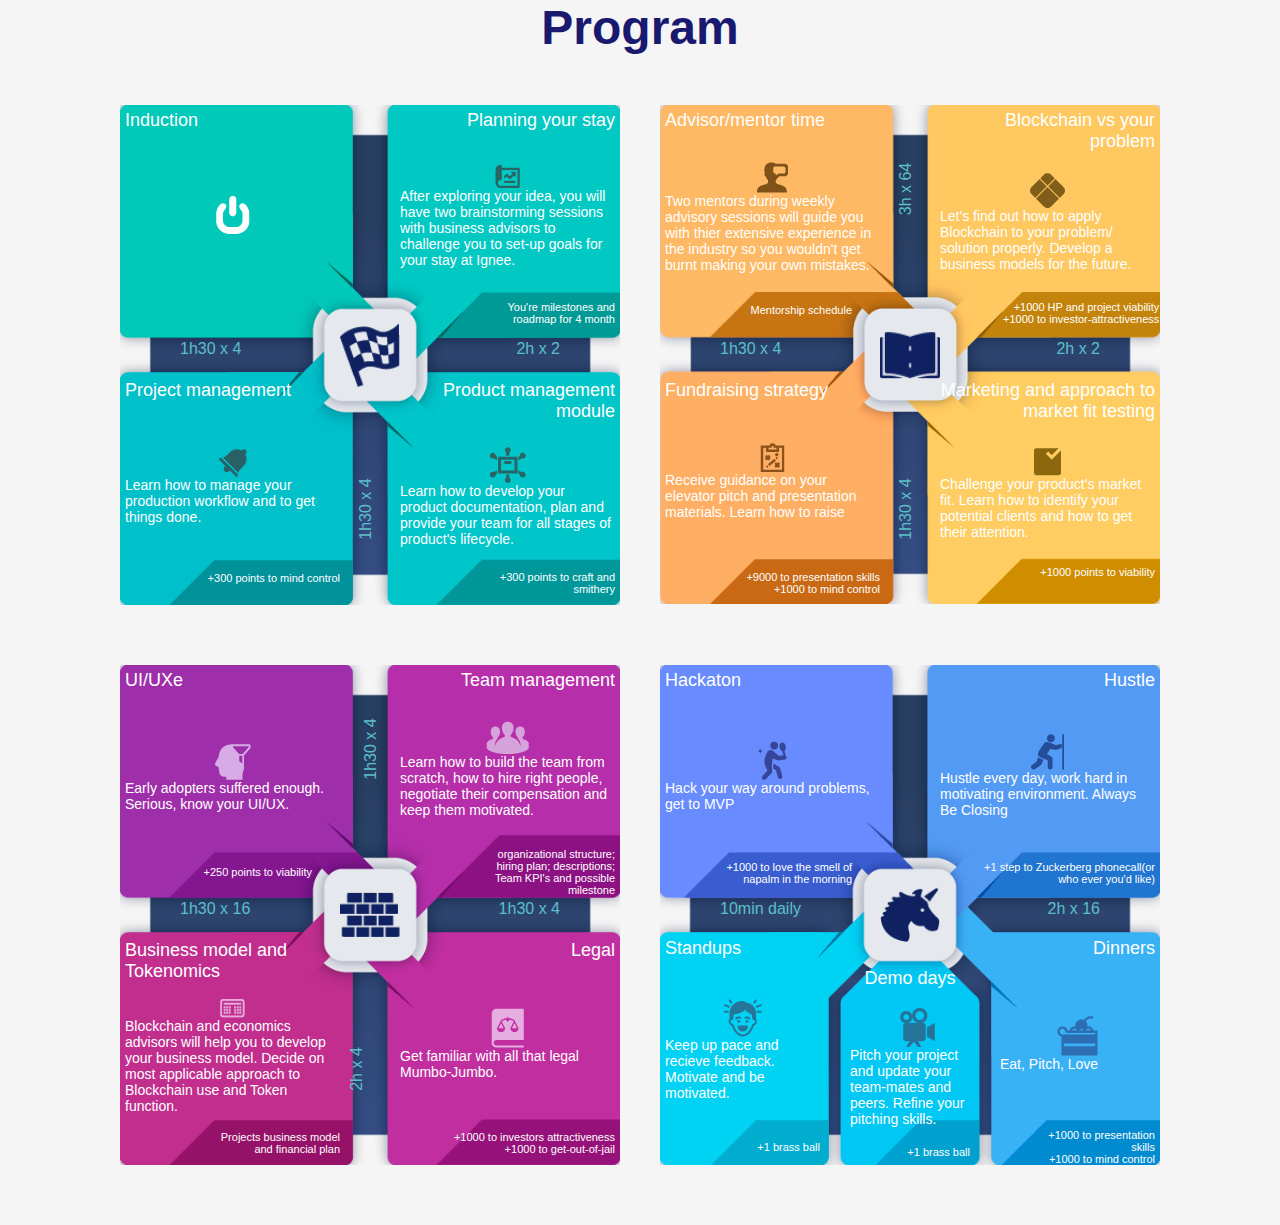
==== foursquares.html @ 100b8e37 "Initial commit" ====
<!DOCTYPE html>
<html lang="en">
<head>
    <title>Ignee</title>
    <link rel="stylesheet" href="src/css/foursquares.css">
</head>
<body>
    <section class="section__squares">
        <h1 id="1">Program</h1>
        <div class="foursquares__wrapper">
            <div class="foursquares__item green__item">
                <div class="foursquares__item-children first-children">
                    <header>
                        <p>Induction</p>
                    </header>
                    <main>
                        <img src="./resources/img/program11.png" alt="">
                    </main>
                </div>
                <div class="foursquares__item-children">
                    <header>
                        <p>Planning your stay</p>
                    </header>
                    <main>
                        <img src="./resources/img/program12.png">
                        <p>After exploring your idea, you will have two brainstorming sessions with business advisors to challenge you to set-up goals for your stay at Ignee.</p>
                    </main>
                    <footer>
                        <p class="footer__text">You're milestones and roadmap for 4 month</p>
                    </footer>
                </div>
                <div class="foursquares__item-children">
                    <header>
                        <p>Project management</p>
                    </header>
                    <main>
                        <img src="./resources/img/program13.png">
                        <p>Learn how to manage your production workflow and to get things done.</p>
                    </main>
                    <footer>
                        <p class="footer__text">+300 points to mind control</p>
                    </footer>
                </div>
                <div class="foursquares__item-children">
                    <header>
                        <p>Product management module</p>
                    </header>
                    <main>
                        <img src="./resources/img/program14.png">
                        <p>Learn how to develop your product documentation, plan and provide your team for all stages of product's lifecycle.</p>
                    </main>
                    <footer>
                        <p class="footer__text">+300 points to craft and smithery</p>
                    </footer>
                </div>
                <img src="./resources/img/program1logo.png" class="foursquares__item-logo">
                <span class="foursquares__item-time top-time"></span>
                <span class="foursquares__item-time bottom-time">1h30 x 4</span>
                <span class="foursquares__item-time left-time">1h30 x 4</span>
                <span class="foursquares__item-time right-time">2h x 2</span>
            </div>
            <div class="foursquares__item orange__item">
                <div class="foursquares__item-children first-children">
                    <header>
                        <p>Advisor/mentor time</p>
                    </header>
                    <main>
                        <img src="./resources/img/program21.png" alt="">
                        <p>Two mentors during weekly advisory sessions will guide you with thier extensive experience in the industry so you wouldn't get burnt making your own mistakes.</p>
                    </main>
                    <footer>
                        <p class="footer__text">Mentorship schedule</p>
                    </footer>
                </div>
                <div class="foursquares__item-children">
                    <header>
                        <p>Blockchain vs your problem</p>
                    </header>
                    <main>
                        <img src="./resources/img/program22.png">
                        <p>Let's find out how to apply
                            Blockchain to your problem/
                            solution properly. Develop a
                            business models for the future.</p>
                    </main>
                    <footer>
                        <p class="footer__text">+1000 HP and project viability
                        <br>+1000 to investor-attractiveness</p>
                    </footer>
                </div>
                <div class="foursquares__item-children">
                    <header>
                        <p>Fundraising strategy</p>
                    </header>
                    <main>
                        <img src="./resources/img/program23.png">
                        <p>Receive guidance on your
                            elevator pitch and presentation
                            materials. Learn how to raise</p>
                    </main>
                    <footer>
                        <p class="footer__text">+9000 to presentation skills<br>+1000 to mind control</p>
                    </footer>
                </div>
                <div class="foursquares__item-children">
                    <header>
                        <p>Marketing and approach to market fit testing</p>
                    </header>
                    <main>
                        <img src="./resources/img/program24.png">
                        <p>Challenge your product's
                            market fit. Learn how to
                            identify your potential clients
                            and how to get their attention.</p>
                    </main>
                    <footer>
                        <p class="footer__text">+1000 points to viability</p>
                    </footer>
                </div>
                <img src="./resources/img/program2logo.png" class="foursquares__item-logo">
                <span class="foursquares__item-time top-time">3h x 64</span>
                <span class="foursquares__item-time bottom-time">1h30 x 4</span>
                <span class="foursquares__item-time left-time">1h30 x 4</span>
                <span class="foursquares__item-time right-time">2h x 2</span>
            </div>
            <div class="foursquares__item purple__item">
                <div class="foursquares__item-children first-children">
                    <header>
                        <p>UI/UXe</p>
                    </header>
                    <main>
                        <img src="./resources/img/program31.png" alt="">
                        <p>Early adopters suffered
                            enough. Serious, know your
                            UI/UX.</p>
                    </main>
                    <footer>
                        <p class="footer__text">+250 points to viability</p>
                    </footer>
                </div>
                <div class="foursquares__item-children">
                    <header>
                        <p>Team management</p>
                    </header>
                    <main>
                        <img src="./resources/img/program32.png">
                        <p>
                            Learn how to build the team
                            from scratch, how to hire right
                            people, negotiate their
                            compensation and keep them
                            motivated.
                        </p>
                    </main>
                    <footer>
                        <p class="footer__text">organizational structure; hiring plan; descriptions; Team KPI's and possible milestone</p>
                    </footer>
                </div>
                <div class="foursquares__item-children">
                    <header>
                        <p>Business model and Tokenomics</p>
                    </header>
                    <main>
                        <img src="./resources/img/program33.png">
                        <p>Blockchain and economics
                            advisors will help you to
                            develop your business model.
                            Decide on most applicable
                            approach to Blockchain use
                            and Token function.</p>
                    </main>
                    <footer>
                        <p class="footer__text">Projects business model and financial plan</p>
                    </footer>
                </div>
                <div class="foursquares__item-children">
                    <header>
                        <p>Legal</p>
                    </header>
                    <main>
                        <img src="./resources/img/program34.png">
                        <p>Get familiar with all that legal Mumbo-Jumbo.</p>
                    </main>
                    <footer>
                        <p class="footer__text">+1000 to investors attractiveness<br>
                        +1000 to get-out-of-jail</p>
                    </footer>
                </div>
                <img src="./resources/img/program3logo.png" class="foursquares__item-logo">
                <span class="foursquares__item-time top-time">1h30 x 4</span>
                <span class="foursquares__item-time bottom-time">2h x 4</span>
                <span class="foursquares__item-time left-time">1h30 x 16</span>
                <span class="foursquares__item-time right-time">1h30 x 4</span>
            </div>
            <div class="foursquares__item blue__item">
                <div class="foursquares__item-children first-children">
                    <header>
                        <p>Hackaton</p>
                    </header>
                    <main>
                        <img src="./resources/img/program41.png" alt="">
                        <p>Hack your way around problems, get to MVP</p>
                    </main>
                    <footer>
                        <p class="footer__text">+1000 to love the smell of napalm in the morning</p>
                    </footer>
                </div>
                <div class="foursquares__item-children">
                    <header>
                        <p>Hustle</p>
                    </header>
                    <main>
                        <img src="./resources/img/program42.png">
                        <p>Hustle every day, work hard in
                            motivating environment.
                            Always Be Closing</p>
                    </main>
                    <footer>
                        <p class="footer__text">+1 step to Zuckerberg phonecall(or who ever you'd like)</p>
                    </footer>
                </div>
                <div class="foursquares__item-children">
                    <header>
                        <p>Standups</p>
                    </header>
                    <main>
                        <img src="./resources/img/program43.png">
                        <p>Keep up pace and
                            recieve feedback.
                            Motivate and be
                            motivated.</p>
                    </main>
                    <footer>
                        <p class="footer__text">+1 brass ball</p>
                    </footer>
                </div>
                <div class="foursquares__item-children">
                    <header>
                        <p>Demo days</p>
                    </header>
                    <main>
                        <img src="./resources/img/program44.png">
                        <p>Pitch your project
                            and update your
                            team-mates and
                            peers. Refine your
                            pitching skills.</p>
                    </main>
                    <footer>
                        <p class="footer__text">+1 brass ball</p>
                    </footer>
                </div>
                <div class="foursquares__item-children">
                    <header>
                        <p>Dinners</p>
                    </header>
                    <main>
                        <img src="./resources/img/program45.png">
                        <p>Eat, Pitch, Love</p>
                    </main>
                    <footer>
                        <p class="footer__text">+1000 to presentation skills<br>
                        +1000 to mind control</p>
                    </footer>
                </div>
                <img src="./resources/img/program4logo.png" class="foursquares__item-logo">
                <span class="foursquares__item-time top-time"></span>
                <span class="foursquares__item-time bottom-time"></span>
                <span class="foursquares__item-time left-time">10min daily</span>
                <span class="foursquares__item-time right-time">2h x 16</span>
            </div>
        </div>
    </section>
</body>
</html>
---- src/css/foursquares.css ----
*{
    margin: 0;
    padding: 0;
    font-family: "Segoe UI", sans-serif;
}

.section__squares {
    background-color: whitesmoke;
}

.section__squares > h1 {
    text-align: center;
    font-size: 48px;
    color: midnightblue;
    margin-bottom: 50px;
}

.foursquares__wrapper {
    padding: 0 100px;
    display: flex;
    flex-wrap: wrap;
    align-items: stretch;
    justify-content: space-around; /*space-around, center, space-between, stretch*/
}

.foursquares__item {
    width: 500px;
    height: 500px;
    display: flex;
    position: relative;
    justify-content: space-between;
    align-items: stretch;
    flex-wrap: wrap;
}

.foursquares__item .foursquares__item-children:nth-child(1) {
    margin-bottom: 8%;
}

.foursquares__item .foursquares__item-children:nth-child(2) {
    margin-bottom: 8%;
}

.foursquares__item .foursquares__item-children:nth-child(1) header p {
    text-align: left;
}

.foursquares__item .foursquares__item-children:nth-child(3) header p {
    text-align: left;
}

.green__item {
    background: url(../../resources/img/foursquares1.png);
    background-size: 100%;
    background-repeat: no-repeat;
    margin-bottom: 60px;
}

.green__item .first-children {
    justify-content: flex-start;
}

.green__item .first-children > main {
    text-align: center;
    margin-top: 30%;
}

.green__item .foursquares__item-children:nth-child(3) .footer__text {
    margin-bottom: 5%;
}

.orange__item {
    background: url(../../resources/img/foursquares2.png);
    background-size: 100%;
    background-repeat: no-repeat;
    margin-bottom: 60px;
}

.orange__item .foursquares__item-children:nth-child(1) .footer__text {
    margin-bottom: 5%;
}

.orange__item .foursquares__item-children:nth-child(2) .footer__text {
    width: 90%;
    margin-top: 4%;
    margin-right: -2%;
}

.orange__item .foursquares__item-children:nth-child(3) .footer__text {
    width: 90%;
    margin-top: 4%;
}

.orange__item .foursquares__item-children:nth-child(4) .footer__text {
    margin-bottom: 8%;
}

.purple__item {
    background: url(../../resources/img/foursquares3.png);
    background-size: 100%;
    background-repeat: no-repeat;
}

.purple__item .foursquares__item-children:nth-child(1) .footer__text {
    margin-bottom: 4%;
}

.purple__item .foursquares__item-children:nth-child(2) .footer__text {
    width: 60%;
    margin-bottom: -5%;
}

.purple__item .foursquares__item-children:nth-child(3) img {
    width: 12%;
    height: auto;
}

.purple__item .foursquares__item-children:nth-child(3) .footer__text {
    width: 60%;
}

.purple__item .foursquares__item-children:nth-child(4) .footer__text {
    width: 90%;
    margin-top: 2%;
}

.blue__item {
    background: url("../../resources/img/foursquares4.png");
    background-size: 100%;
    background-repeat: no-repeat;
}

.blue__item .foursquares__item-children:nth-child(1) .footer__text {
    width: 80%;
}

.blue__item .foursquares__item-children:nth-child(2) .footer__text {
    width: 80%;
}

.blue__item .foursquares__item-children:nth-child(4) {
    margin-top: 6%;
    height: 40%;
    width: 32%;
}

.blue__item .foursquares__item-children:nth-child(4) main {
    margin-left: 10%;
}


.blue__item .foursquares__item-children:nth-child(4) footer {
    margin-right: 10%;
}


.blue__item .foursquares__item-children:nth-child(5) .footer__text {
    width: 80%;
    margin-bottom: -8%;
}


.blue__item .foursquares__item-children:nth-child(4) header p {
    text-align: center;
}

.foursquares__item-logo {
    top: 50%;
    left: 50%;
    width: 12%;
    position: absolute;
    transform: translate3d(-50%, -50%, 0);
}

.foursquares__item-children {
    width: 45%;
    height: 45%;
    display: flex;
    flex-direction: column;
    align-items: stretch;
    justify-content: space-between;
    padding: 1%;
    box-sizing: border-box;
}

.foursquares__item-children > header > p {
    color: white;
    font-size: 18px;
}

.foursquares__item-time {
    position: absolute;
    color: rgb(92,191,200);
}

.top-time {
    left: 44%;
    top: 15%;
    transform: rotate(-90deg);
}

.bottom-time {
    left: 43%;
    top: 79%;
    transform: rotate(-90deg);
}

.right-time {
    right: 12%;
    top: 47%;
}

.left-time {
    left: 12%;
    top: 47%;
}

.foursquares__item main p {
    font-size: 14px;
    color: white;
}

.footer__text {
    font-size: 11px;
    color: white;
    width: 70%;
}

.foursquares__item footer {
    display: flex;
    flex-direction: row;
    justify-content: flex-end;
    text-align: right;
}

.foursquares__item-children > header > p {
    text-align: right;
}

.foursquares__item-children > main > img {
    margin: 0 auto;
    display: block;
}

.foursquares__item {
    margin-bottom: 60px;
}

.blue__item > div:nth-child(3),
.blue__item > div:nth-child(4),
.blue__item > div:nth-child(5) {
    width: 33%;
}

.first-children footer {
    margin-right: 13%;
}
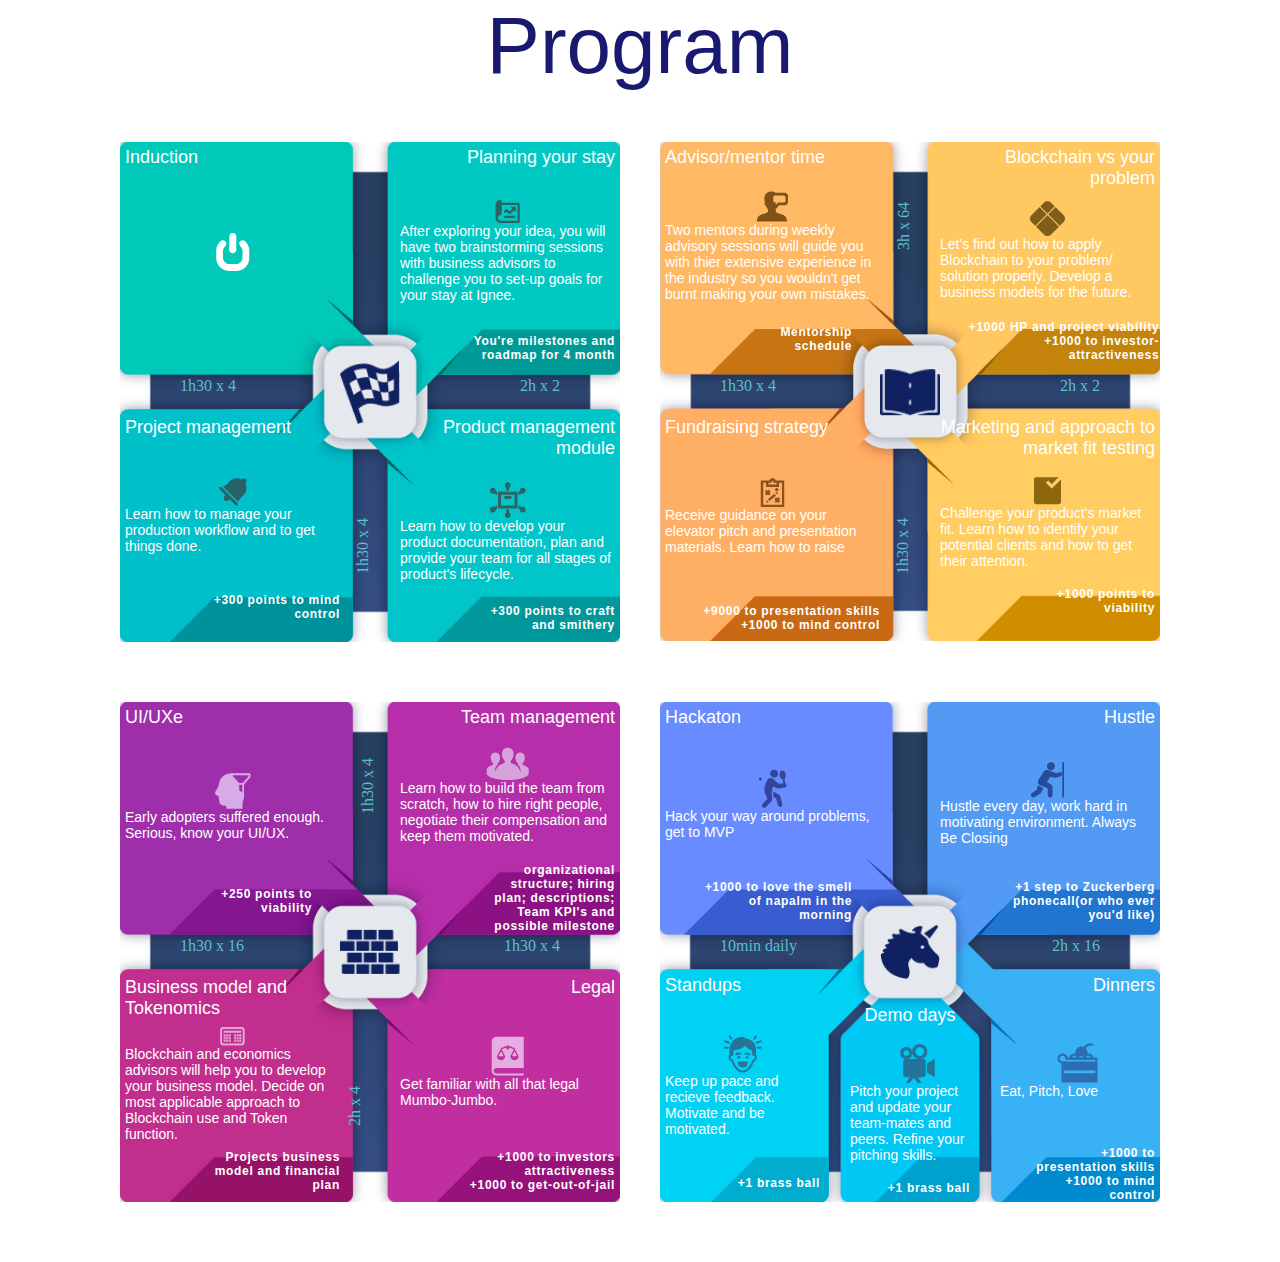
==== commit 555160dd: "Added companies and program sections" ====
--- a/foursquares.html
+++ b/foursquares.html
@@ -5,8 +5,8 @@
     <link rel="stylesheet" href="src/css/foursquares.css">
 </head>
 <body>
-    <section class="section__squares">
-        <h1 id="1">Program</h1>
+    <section id="program">
+        <h2>Program</h2>
         <div class="foursquares__wrapper">
             <div class="foursquares__item green__item">
                 <div class="foursquares__item-children first-children">
--- a/src/css/foursquares.css
+++ b/src/css/foursquares.css
@@ -1,17 +1,14 @@
 *{
     margin: 0;
     padding: 0;
-    font-family: "Segoe UI", sans-serif;
-}
-
-.section__squares {
-    background-color: whitesmoke;
-}
-
-.section__squares > h1 {
+}
+
+#program  h2 {
     text-align: center;
-    font-size: 48px;
+    font-size: 80px;
+    font-family: "BebasNeue Book", sans-serif;
     color: midnightblue;
+    font-weight: 200;
     margin-bottom: 50px;
 }
 
@@ -31,6 +28,19 @@
     justify-content: space-between;
     align-items: stretch;
     flex-wrap: wrap;
+}
+
+.foursquares__item-children header {
+    font-family: "BebasNeue Bold", sans-serif;
+}
+
+.foursquares__item-children footer {
+    font-family: "BebasNeue Book", sans-serif;
+    font-weight: bold;
+}
+
+.foursquares__item-children main p {
+    font-family: Ubuntu-Light, sans-serif;
 }
 
 .foursquares__item .foursquares__item-children:nth-child(1) {
@@ -221,9 +231,10 @@
 }
 
 .footer__text {
-    font-size: 11px;
+    font-size: 12px;
     color: white;
     width: 70%;
+    letter-spacing: 0.7px;
 }
 
 .foursquares__item footer {
